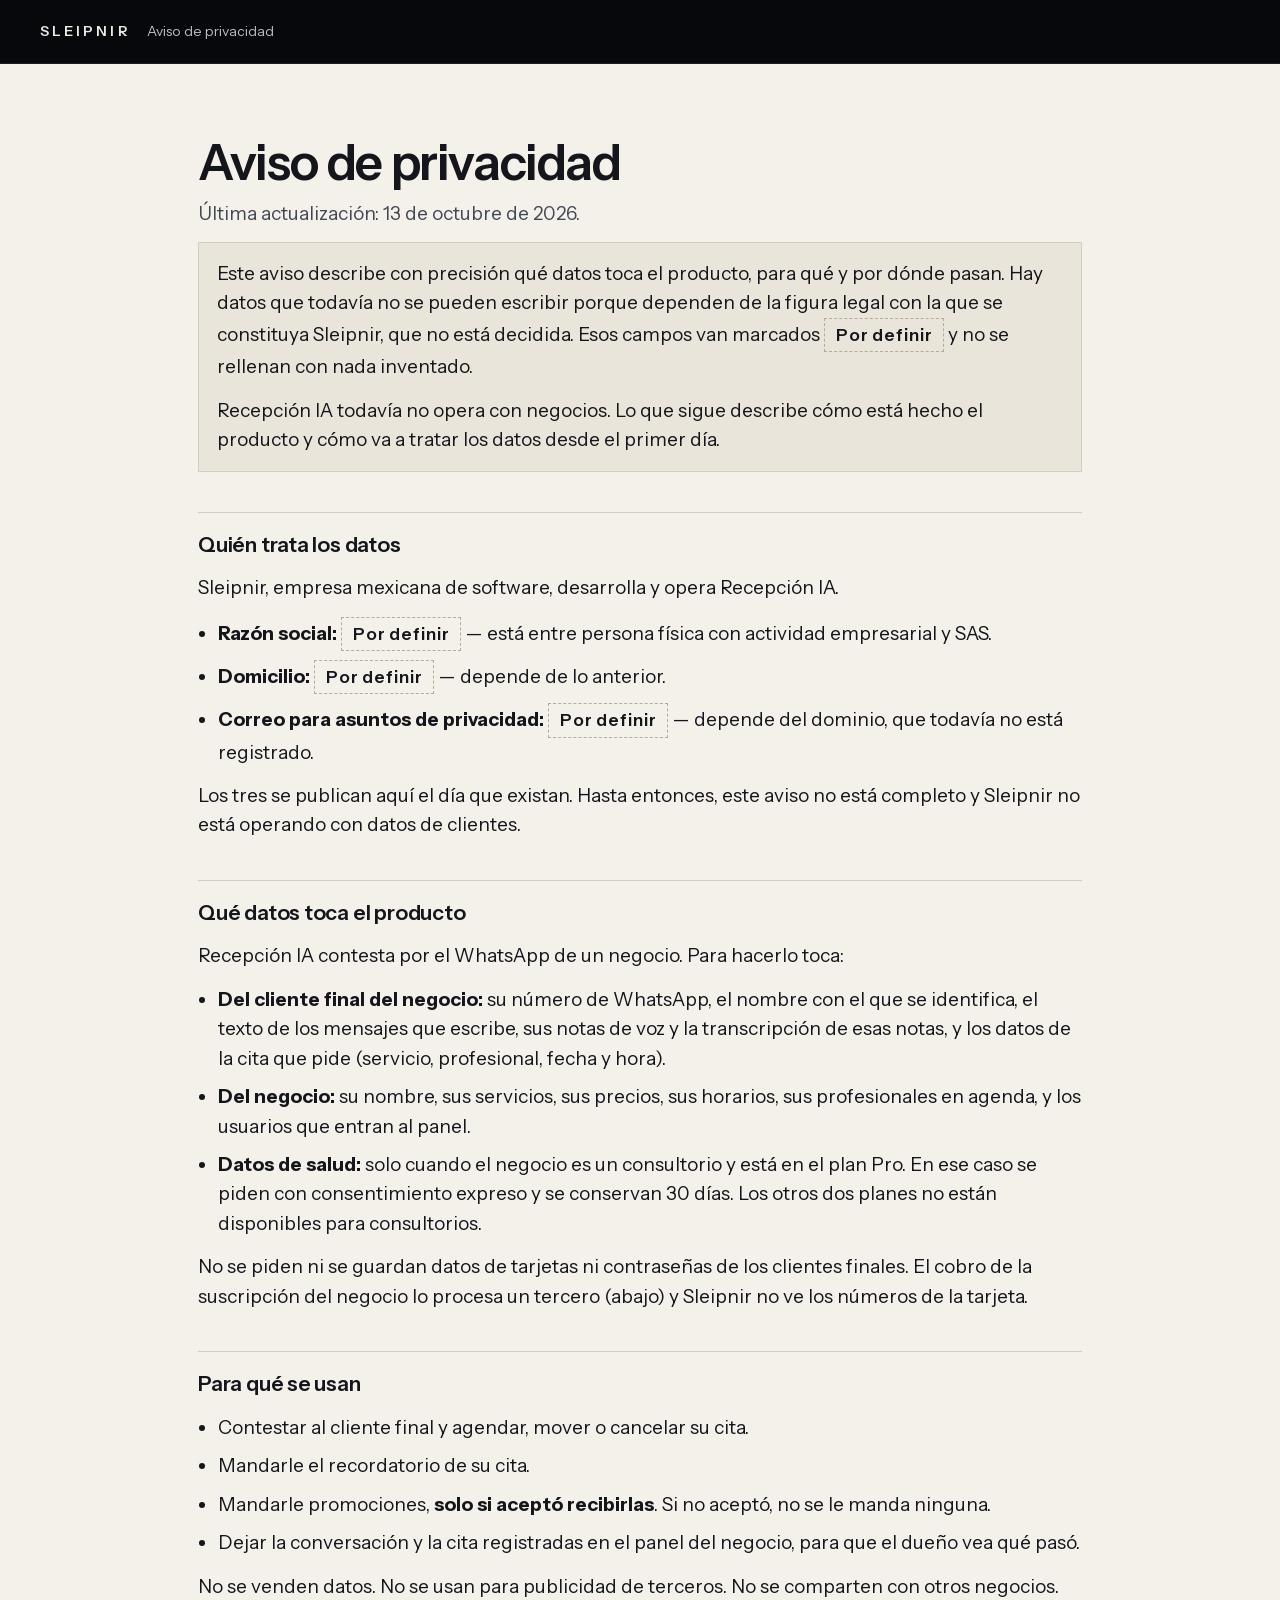
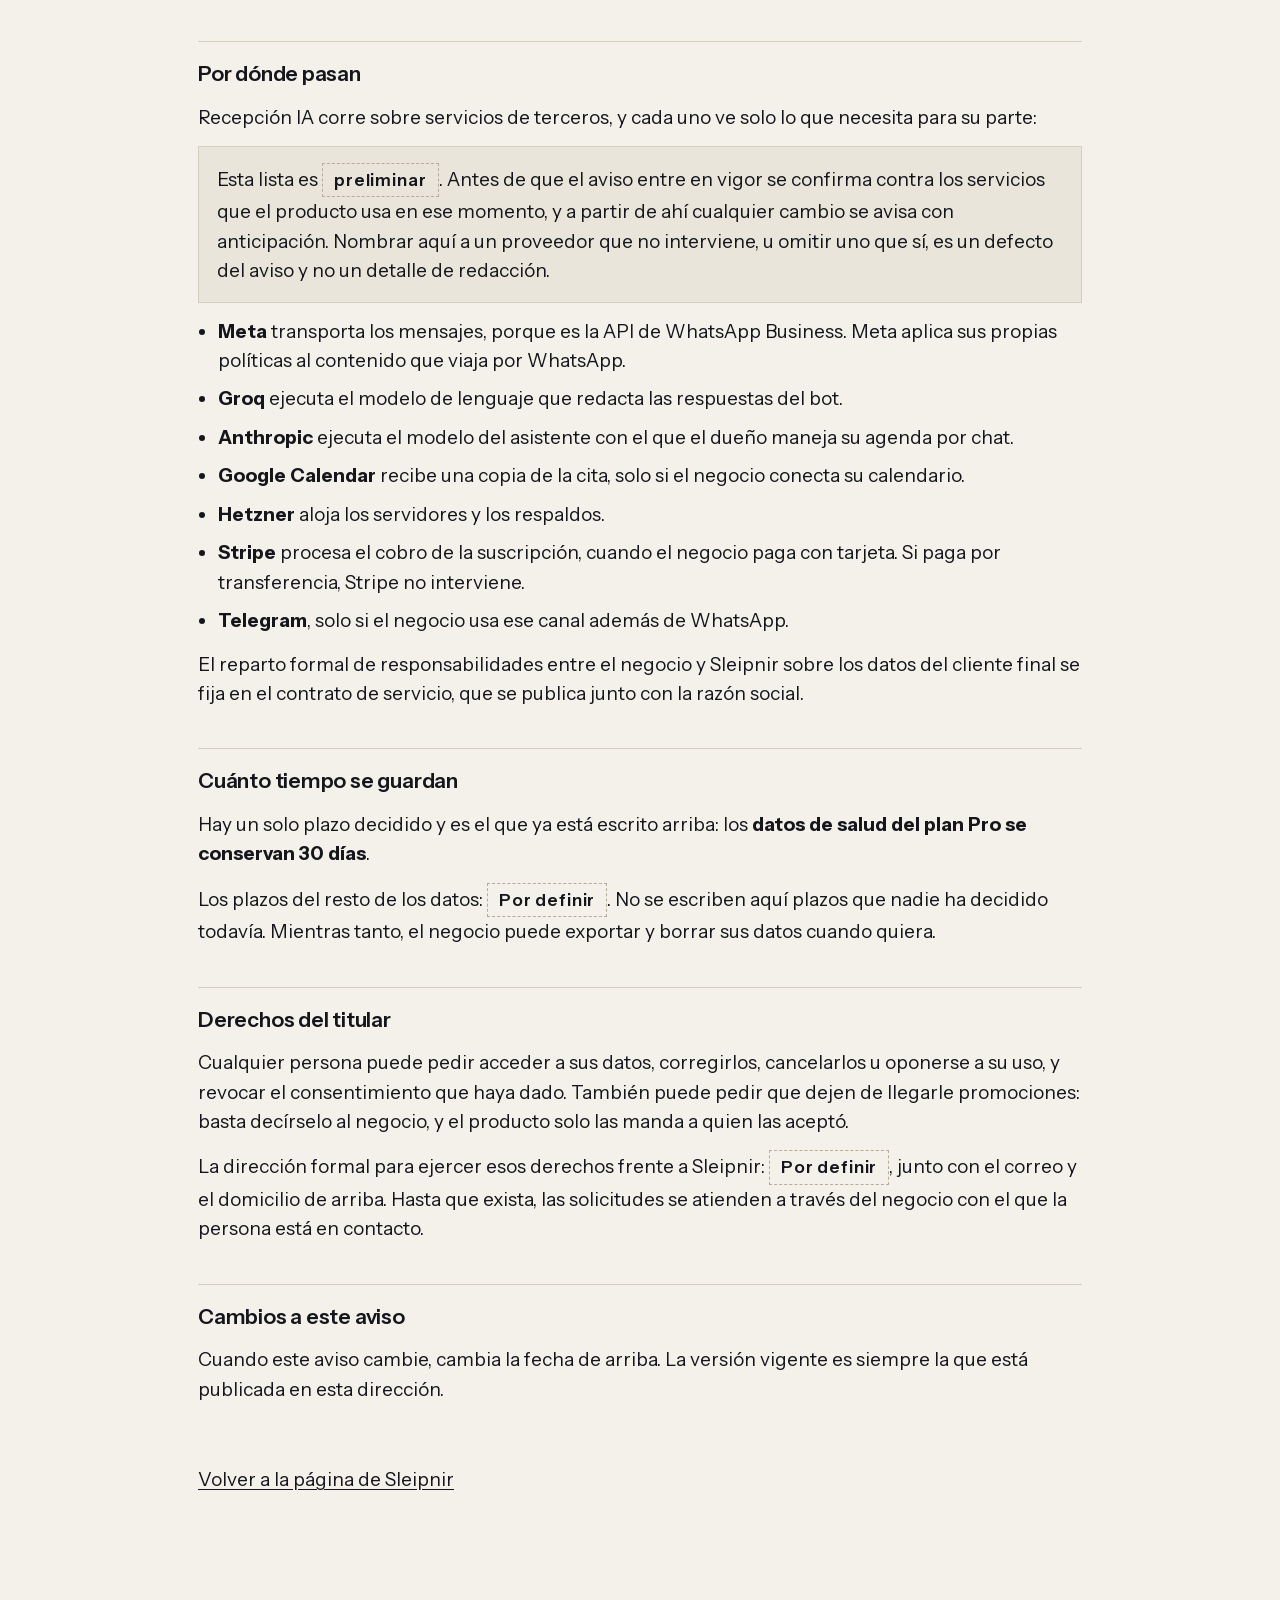
==== privacidad.html @ 28e5c00d "Resto de la pagina: que hace Sleipnir, producto, WhatsApp, planes y cierre Agrega las secciones que " ====
<!doctype html>
<html lang="es-MX">
<head>
<meta charset="utf-8">
<meta name="viewport" content="width=device-width, initial-scale=1">
<title>Aviso de privacidad · Sleipnir</title>
<meta name="description" content="Qué datos toca Recepción IA, para qué los usa y por dónde pasan.">
<meta name="color-scheme" content="dark">
<meta name="robots" content="noindex, nofollow">

<link rel="icon" href="data:image/svg+xml,<svg xmlns='http://www.w3.org/2000/svg' viewBox='0 0 32 32'><rect width='32' height='32' fill='%2307080C'/><circle cx='16' cy='16' r='5.5' fill='%23ECEAE4'/><circle cx='16' cy='16' r='11' fill='none' stroke='%23FFB357' stroke-width='1.5'/></svg>">
<link rel="preload" href="fuentes/instrument-sans.woff2" as="font" type="font/woff2" crossorigin>
<link rel="stylesheet" href="portada.css">
</head>
<body>

<header class="barra">
  <a class="barra__marca" href="index.html">Sleipnir</a>
  <p class="barra__giro">Aviso de privacidad</p>
</header>

<main class="hoja">
<div class="hoja__dentro">

  <h1>Aviso de privacidad</h1>
  <p class="hoja__fecha">Última actualización: 13 de octubre de 2026.</p>

  <div class="hoja__aviso">
    <p>Este aviso describe con precisión qué datos toca el producto, para qué y por dónde pasan. Hay datos que todavía no se pueden escribir porque dependen de la figura legal con la que se constituya Sleipnir, que no está decidida. Esos campos van marcados <span class="pendiente">Por definir</span> y no se rellenan con nada inventado.</p>
    <p>Recepción IA todavía no opera con negocios. Lo que sigue describe cómo está hecho el producto y cómo va a tratar los datos desde el primer día.</p>
  </div>

  <h2>Quién trata los datos</h2>
  <p>Sleipnir, empresa mexicana de software, desarrolla y opera Recepción IA.</p>
  <ul>
    <li><b>Razón social:</b> <span class="pendiente">Por definir</span> — está entre persona física con actividad empresarial y SAS.</li>
    <li><b>Domicilio:</b> <span class="pendiente">Por definir</span> — depende de lo anterior.</li>
    <li><b>Correo para asuntos de privacidad:</b> <span class="pendiente">Por definir</span> — depende del dominio, que todavía no está registrado.</li>
  </ul>
  <p>Los tres se publican aquí el día que existan. Hasta entonces, este aviso no está completo y Sleipnir no está operando con datos de clientes.</p>

  <h2>Qué datos toca el producto</h2>
  <p>Recepción IA contesta por el WhatsApp de un negocio. Para hacerlo toca:</p>
  <ul>
    <li><b>Del cliente final del negocio:</b> su número de WhatsApp, el nombre con el que se identifica, el texto de los mensajes que escribe, sus notas de voz y la transcripción de esas notas, y los datos de la cita que pide (servicio, profesional, fecha y hora).</li>
    <li><b>Del negocio:</b> su nombre, sus servicios, sus precios, sus horarios, sus profesionales en agenda, y los usuarios que entran al panel.</li>
    <li><b>Datos de salud:</b> solo cuando el negocio es un consultorio y está en el plan Pro. En ese caso se piden con consentimiento expreso y se conservan 30 días. Los otros dos planes no están disponibles para consultorios.</li>
  </ul>
  <p>No se piden ni se guardan datos de tarjetas ni contraseñas de los clientes finales. El cobro de la suscripción del negocio lo procesa un tercero (abajo) y Sleipnir no ve los números de la tarjeta.</p>

  <h2>Para qué se usan</h2>
  <ul>
    <li>Contestar al cliente final y agendar, mover o cancelar su cita.</li>
    <li>Mandarle el recordatorio de su cita.</li>
    <li>Mandarle promociones, <b>solo si aceptó recibirlas</b>. Si no aceptó, no se le manda ninguna.</li>
    <li>Dejar la conversación y la cita registradas en el panel del negocio, para que el dueño vea qué pasó.</li>
  </ul>
  <p>No se venden datos. No se usan para publicidad de terceros. No se comparten con otros negocios.</p>

  <h2>Por dónde pasan</h2>
  <p>Recepción IA corre sobre servicios de terceros, y cada uno ve solo lo que necesita para su parte:</p>
  <p class="hoja__aviso">Esta lista es <span class="pendiente">preliminar</span>. Antes de que el aviso
  entre en vigor se confirma contra los servicios que el producto usa en ese momento, y a partir de
  ahí cualquier cambio se avisa con anticipación. Nombrar aquí a un proveedor que no interviene, u
  omitir uno que sí, es un defecto del aviso y no un detalle de redacción.</p>
  <ul>
    <li><b>Meta</b> transporta los mensajes, porque es la API de WhatsApp Business. Meta aplica sus propias políticas al contenido que viaja por WhatsApp.</li>
    <li><b>Groq</b> ejecuta el modelo de lenguaje que redacta las respuestas del bot.</li>
    <li><b>Anthropic</b> ejecuta el modelo del asistente con el que el dueño maneja su agenda por chat.</li>
    <li><b>Google Calendar</b> recibe una copia de la cita, solo si el negocio conecta su calendario.</li>
    <li><b>Hetzner</b> aloja los servidores y los respaldos.</li>
    <li><b>Stripe</b> procesa el cobro de la suscripción, cuando el negocio paga con tarjeta. Si paga por transferencia, Stripe no interviene.</li>
    <li><b>Telegram</b>, solo si el negocio usa ese canal además de WhatsApp.</li>
  </ul>
  <p>El reparto formal de responsabilidades entre el negocio y Sleipnir sobre los datos del cliente final se fija en el contrato de servicio, que se publica junto con la razón social.</p>

  <h2>Cuánto tiempo se guardan</h2>
  <p>Hay un solo plazo decidido y es el que ya está escrito arriba: los <b>datos de salud del plan Pro se conservan 30 días</b>.</p>
  <p>Los plazos del resto de los datos: <span class="pendiente">Por definir</span>. No se escriben aquí plazos que nadie ha decidido todavía. Mientras tanto, el negocio puede exportar y borrar sus datos cuando quiera.</p>

  <h2>Derechos del titular</h2>
  <p>Cualquier persona puede pedir acceder a sus datos, corregirlos, cancelarlos u oponerse a su uso, y revocar el consentimiento que haya dado. También puede pedir que dejen de llegarle promociones: basta decírselo al negocio, y el producto solo las manda a quien las aceptó.</p>
  <p>La dirección formal para ejercer esos derechos frente a Sleipnir: <span class="pendiente">Por definir</span>, junto con el correo y el domicilio de arriba. Hasta que exista, las solicitudes se atienden a través del negocio con el que la persona está en contacto.</p>

  <h2>Cambios a este aviso</h2>
  <p>Cuando este aviso cambie, cambia la fecha de arriba. La versión vigente es siempre la que está publicada en esta dirección.</p>

  <a class="hoja__volver" href="index.html">Volver a la página de Sleipnir</a>
</div>
</main>

</body>
</html>
---- portada.css ----
@charset "UTF-8";
/* ---------------------------------------------------------------------------
   Sleipnir.
   Dos materiales: tinta (la sala de maquinas) y papel (el negocio). La red vive
   dentro de una lamina acotada, no detras de todo, para que ningun texto de
   lectura se apoye en un fondo que se mueve.
   --------------------------------------------------------------------------- */

:root{
  --tinta:        #07080C;
  --tinta-2:      #0D0F15;   /* paneles solidos */
  --tinta-3:      #191D25;   /* filete */
  --tinta-4:      #2B313D;   /* filete fuerte */
  --hueso:        #ECEAE4;   /* texto principal sobre tinta */
  --hueso-2:      #B7BCC7;   /* texto secundario sobre tinta */
  --papel:        #F4F1EA;
  --papel-tinta:  #14161C;
  --papel-tinta-2:#414754;
  --ambar:        #FFB357;   /* una sola cosa calida: la actividad */

  --rejilla: rgba(236,234,228,.05);
  --g: 18px;                 /* margen lateral */
  --barra: 56px;
  --nombre: clamp(2.1rem, 14.6vw, 8.5rem);
  --paso: .34s cubic-bezier(.2,.7,.2,1);
}

/* ---------- las dos tipografias, servidas desde aqui ----------
   Instrument Sans va como archivo variable: un solo archivo para los tres
   pesos que usa la pagina. Martian Mono solo escribe el nombre y el revoltijo,
   asi que lleva A-Z y 0-9 y nada mas. */
@font-face{
  font-family:"Instrument Sans";
  src: url("fuentes/instrument-sans.woff2") format("woff2");
  font-weight: 400 700;
  font-style: normal;
  font-display: swap;
}
@font-face{
  font-family:"Martian Mono";
  src: url("fuentes/martian-mono.woff2") format("woff2");
  font-weight: 700;
  font-style: normal;
  font-display: swap;
}

/* Respaldos con las metricas corregidas. Un respaldo que no ocupa lo mismo
   reacomoda el texto cuando llega la tipografia buena, y eso se ve como un
   brinco. Los numeros salen de comparar el ancho medio de los caracteres que
   esta pagina escribe, no de redondear a ojo: Segoe UI va 2.8% mas estrecha
   que Instrument Sans, y Consolas 27.3% mas que Martian Mono. Los altos se
   sobrescriben para que la caja de linea mida exactamente lo mismo. */
@font-face{
  font-family:"Sans respaldo";
  src: local("Segoe UI"), local("Roboto");
  size-adjust: 102.8%;
  ascent-override: 94.4%;
  descent-override: 24.3%;
  line-gap-override: 0%;
}
@font-face{
  font-family:"Sans respaldo 2";
  src: local("Helvetica Neue"), local("Arial"), local("Liberation Sans"), local("DejaVu Sans");
  size-adjust: 101.2%;
  ascent-override: 95.8%;
  descent-override: 24.7%;
  line-gap-override: 0%;
}
@font-face{
  font-family:"Mono respaldo";
  src: local("Consolas"), local("Cascadia Mono");
  size-adjust: 127.3%;
  ascent-override: 78.6%;
  descent-override: 15.7%;
  line-gap-override: 0%;
}
@font-face{
  font-family:"Mono respaldo 2";
  src: local("Menlo"), local("DejaVu Sans Mono"), local("Liberation Mono"), local("Courier New");
  size-adjust: 116.5%;
  ascent-override: 85.8%;
  descent-override: 17.2%;
  line-gap-override: 0%;
}

*{ box-sizing:border-box; }
html{ -webkit-text-size-adjust:100%; }

/* La barra esta fija arriba: un salto de ancla tiene que parar debajo de
   ella, no detras. */
#que-hace, #producto, #whatsapp, #planes, #quien, #contacto, #cierre{
  scroll-margin-top:calc(var(--barra) + 18px);
}

body{
  margin:0;
  background:var(--tinta);
  color:var(--hueso);
  font-family:"Instrument Sans", "Sans respaldo", "Sans respaldo 2", system-ui, sans-serif;
  font-size:18px;
  line-height:1.55;
  overflow-x:hidden;
}

::selection{ background:var(--ambar); color:#231300; }

a{ color:inherit; }

:where(a,button):focus-visible{
  outline:2px solid var(--ambar);
  outline-offset:3px;
  border-radius:3px;
}

/* ---------- barra ---------- */

.barra{
  position:fixed; inset:0 0 auto 0; z-index:40;
  height:var(--barra);
  display:flex; align-items:center; gap:16px;
  padding:0 var(--g);
  background:var(--tinta);
  border-bottom:1px solid var(--tinta-3);
}
.barra__marca{
  flex:0 0 auto;
  font-size:14px; font-weight:600; letter-spacing:.22em;
  text-transform:uppercase; text-decoration:none;
  white-space:nowrap;
}
.barra__giro{
  margin:0; flex:1 1 auto; min-width:0;
  font-size:14px; color:var(--hueso-2);
  white-space:nowrap; overflow:hidden; text-overflow:ellipsis;
  display:none;
}
/* Sitio reservado en la barra para cuando la pildora se acople ahi. Encoge
   antes que la marca, que es lo unico de la barra que no se puede recortar. */
.barra__muelle{ width:0; height:1px; flex:0 1 auto; }

/* ---------- portada ---------- */

.portada{
  position:relative;
  min-height:100vh; min-height:100svh;
  /* el pie de abajo es el aire que necesita el rotulo "baja": sin el, en una
     pantalla de portatil corta la ultima linea queda partida por el borde */
  padding:calc(var(--barra) + 18px) var(--g) 20px;
  display:grid;
  grid-template-rows:auto 1fr auto;
  /* el plano de medicion: esto es lo que queda cuando no hay canvas */
  background-image:
    linear-gradient(to right, var(--rejilla) 1px, transparent 1px),
    linear-gradient(to bottom, var(--rejilla) 1px, transparent 1px);
  background-size:72px 72px, 72px 72px;
  background-position:var(--g) var(--barra);
}
/* regla vertical con marcas, a la izquierda: lenguaje de plano tecnico */
.portada::before{
  content:""; position:absolute; z-index:1;
  left:calc(var(--g) * .5); top:var(--barra); bottom:0; width:5px;
  background:
    linear-gradient(to bottom, var(--tinta-3) 0 100%) left/1px 100% no-repeat,
    repeating-linear-gradient(to bottom, var(--tinta-4) 0 1px, transparent 1px 24px) left/5px 100% no-repeat;
  opacity:.9;
}

/* ---------- lamina (la red acotada) ---------- */

.lamina{
  position:relative;
  /* la altura sigue a la pantalla, pero con un minimo bajo: la portada entera
     tiene que caber en un portatil de 720 px de alto sin empujar nada fuera */
  height:clamp(228px, 30svh, 400px);
  margin-bottom:60px;
}
.lamina__red{
  position:absolute; inset:0; width:100%; height:100%;
  display:block;
  opacity:0;
  transition:opacity .7s linear;
  /* la red se disuelve antes de llegar al bloque de titulo */
  -webkit-mask-image:linear-gradient(to bottom, #000 0, #000 62%, transparent 100%);
          mask-image:linear-gradient(to bottom, #000 0, #000 62%, transparent 100%);
}
html[data-js] .lamina__red.viva{ opacity:1; }

.lamina__rotulo{
  position:absolute; z-index:3; left:0; top:0;
  /* ancho generoso en telefono: cuantas menos lineas ocupe el rotulo, mas
     sitio queda debajo para que las tres anclas no se amontonen */
  max-width:94%;
  margin:0; padding:8px 11px;
  background:var(--tinta-2);
  border:1px solid var(--tinta-3);
  font-size:13px; line-height:1.42; color:var(--hueso-2);
}
.lamina__rotulo b{
  display:block; color:var(--hueso);
  font-size:12px; font-weight:600; letter-spacing:.18em; text-transform:uppercase;
  margin-bottom:3px;
}

/* ---------- anclas numeradas ---------- */

.anclas{ margin:0; padding:0; list-style:none; }
.ancla{
  position:absolute; z-index:2;
  left:var(--x); top:var(--y);
  display:flex; align-items:center; gap:9px;
  transform:translate(-5px,-50%);
}
/* En telefono las tres anclas se reparten la lamina sin pisar el rotulo de
   arriba ni la ficha de abajo. El ancla 02 es la de etiqueta mas larga, asi
   que queda a la derecha del titulo de la ficha y por encima de el. */
.ancla:nth-child(1){ --x:8%;  --y:50%; }
.ancla:nth-child(2){ --x:38%; --y:66%; }
.ancla:nth-child(3){ --x:57%; --y:42%; }

.ancla__punto{
  width:10px; height:10px; flex:0 0 auto; border-radius:50%;
  background:var(--hueso);
  box-shadow:0 0 0 4px var(--tinta), 0 0 0 5px var(--tinta-4);
}
.ancla.late .ancla__punto{
  background:var(--ambar);
  box-shadow:0 0 0 4px var(--tinta), 0 0 0 5px var(--ambar);
}

.ancla__texto{
  padding:3px 8px;
  background:var(--tinta-2);
  border:1px solid var(--tinta-3);
  font-size:14px; line-height:1.3; color:var(--hueso);
  white-space:nowrap;
}
.ancla__texto b{
  font-weight:600; color:var(--hueso-2);
  letter-spacing:.1em; margin-right:5px;
}

/* ---------- ficha y pildora viva ---------- */

.ficha{
  position:absolute; z-index:5;
  left:0; right:0; bottom:-58px;
  display:flex; flex-direction:column; gap:7px;
  align-items:flex-start;
  padding-top:11px;
  border-top:1px solid var(--tinta-3);
}
.ficha__titulo{
  margin:0; padding:3px 8px;
  background:var(--tinta-2);
  font-size:12px; font-weight:600; letter-spacing:.2em; text-transform:uppercase;
  color:var(--hueso-2);
}
/* Los dos rotulos de la ficha caen sobre la cola de la red: van en chapa solida
   para que su contraste no dependa de donde quede un nodo. */
.ficha__pie{ margin:0; padding:3px 8px; background:var(--tinta-2); font-size:14px; color:var(--hueso-2); }

.ficha__hueco{ align-self:stretch; }
html[data-js] .ficha__hueco{ position:relative; height:46px; }
html[data-js] .pildora{ position:absolute; left:0; top:0; }

.pildora{ position:relative; display:flex; align-items:center; gap:10px; }

/* El vidrio. Con motor lo lleva la pildora entera; sin motor lo lleva cada
   estado por separado, porque una sola pildora con cuatro renglones deja de
   ser una pildora. Es una sola capa de desenfoque a la vez. */
html[data-js] .pildora{
  min-height:46px; padding:0 20px 0 16px;
  border-radius:999px;
  /* Base casi opaca: el texto de la pildora es lo unico que se apoya en la red,
     y asi su contraste no depende de lo que pase por detras. */
  background:rgba(13,15,21,.9);
  -webkit-backdrop-filter:blur(16px) saturate(165%);
          backdrop-filter:blur(16px) saturate(165%);
  /* filo especular: no hay refraccion SVG porque no respeta el border-radius */
  box-shadow:
    inset 0 1px 0 rgba(255,255,255,.2),
    inset 0 -1px 0 rgba(255,255,255,.06),
    inset 1px 0 0 rgba(255,255,255,.08),
    inset -1px 0 0 rgba(255,255,255,.08),
    0 20px 44px -16px rgba(0,0,0,.9);
}
html[data-js] .pildora.acoplada{
  box-shadow:
    inset 0 1px 0 rgba(255,255,255,.2),
    inset 0 -1px 0 rgba(255,255,255,.06),
    inset 1px 0 0 rgba(255,255,255,.08),
    inset -1px 0 0 rgba(255,255,255,.08);
}
html:not([data-js]) .pildora__punto{ display:none; }
html:not([data-js]) .pildora__estados li{
  display:flex; align-items:center; gap:10px;
  min-height:42px; padding:0 16px;
  border-radius:999px;
  background:var(--tinta-2);
  border:1px solid var(--tinta-3);
  box-shadow:inset 0 1px 0 rgba(255,255,255,.14);
}
html:not([data-js]) .pildora__estados li::before{
  content:""; width:7px; height:7px; flex:0 0 auto;
  border-radius:50%; background:var(--ambar);
}

.pildora__punto{
  width:7px; height:7px; flex:0 0 auto; border-radius:50%;
  background:var(--ambar);
}
.pildora__estados{
  margin:0; padding:0; list-style:none;
  display:flex; flex-wrap:wrap; gap:8px;
  font-size:16px; line-height:1.35;
}
.pildora__estados li{ white-space:nowrap; }

/* ---------- sin motor: el mapa se lee como leyenda, no como fantasma ----------
   Si no hay canvas, tres puntos sueltos en un hueco negro no dicen nada. En ese
   caso la lamina se cierra y lo mismo se lee en vertical: rotulo, leyenda
   numerada y la ficha con los cuatro estados.

   Esta lamina cerrada va apretada a proposito. Lo que primero tiene que verse
   en un telefono es el nombre, la frase y las dos acciones; si la leyenda y los
   cuatro estados se quedan con la pantalla entera, lo importante cae debajo del
   pliegue y la jerarquia sale al reves. Nada se quita ni se reordena: los cuatro
   estados siguen en el HTML y en el mismo orden, solo ocupan menos. */
html:not([data-js]) .lamina{ height:auto; margin-bottom:26px; }
html:not([data-js]) .lamina__rotulo{ position:static; max-width:52ch; }
/* el nombre del rotulo entra en la misma linea que su frase */
html:not([data-js]) .lamina__rotulo b{ display:inline; margin:0 7px 0 0; }
html:not([data-js]) .anclas{
  display:flex; flex-wrap:wrap; align-items:center;
  gap:8px 12px; margin-top:12px;
}
html:not([data-js]) .ancla{ position:static; transform:none; }
html:not([data-js]) .ficha{ position:static; margin-top:16px; }
/* los cuatro estados en reticula: dos y dos, en vez de cuatro renglones */
html:not([data-js]) .pildora__estados{ display:grid; grid-template-columns:1fr 1fr; gap:6px; }
html:not([data-js]) .pildora__estados li{
  min-height:40px; padding:7px 12px;
  white-space:normal; line-height:1.25;
}
html:not([data-js]) .bloque__pie{ margin-top:14px; padding-top:12px; gap:16px; }
html[data-js] .pildora__estados{
  position:relative; display:block; height:1.35em; min-width:1px;
  transition:width .44s cubic-bezier(.2,.8,.2,1);
}
html[data-js] .pildora__estados li{
  position:absolute; left:0; top:0;
  opacity:0; transform:translateY(7px);
  pointer-events:none;
  transition:opacity .26s linear, transform .3s cubic-bezier(.2,.8,.2,1);
}
html[data-js] .pildora__estados li.activo{
  opacity:1; transform:none; pointer-events:auto;
}
html[data-js] .pildora__estados li.sale{ transform:translateY(-7px); }

/* ---------- bloque de titulo ---------- */

.bloque{ position:relative; z-index:2; grid-row:2; align-self:end; }

.indice{
  margin:0 0 10px;
  font-size:12px; font-weight:600; letter-spacing:.2em; text-transform:uppercase;
  color:var(--hueso-2);
}
.indice span{ color:var(--hueso-2); margin:0 2px; font-weight:400; }

.nombre{ margin:0; }
.nombre__lectura{
  position:absolute; width:1px; height:1px; overflow:hidden;
  clip-path:inset(50%); white-space:nowrap;
}
.nombre__celdas{
  display:flex;
  font-family:"Martian Mono", "Mono respaldo", "Mono respaldo 2", ui-monospace, monospace;
  font-weight:700;
  font-size:var(--nombre);
  /* alto fijo: aunque el display llegue tarde, nada de abajo se mueve */
  height:var(--nombre);
  line-height:1;
  align-items:center;
  color:var(--hueso);
}
.celda{
  display:inline-block;
  width:1ch; flex:0 0 auto;
  text-align:center;
  font-variant-ligatures:none;
}

.bloque__pie{
  margin-top:18px; padding-top:16px;
  border-top:1px solid var(--tinta-3);
  display:grid; gap:20px;
}
.frase{ margin:0; max-width:46ch; font-size:18px; color:var(--hueso); }

.acciones{ display:flex; flex-direction:column; gap:10px; align-items:stretch; }
.boton{
  display:inline-flex; align-items:center; justify-content:center;
  min-height:48px; padding:0 22px;
  border:1px solid var(--tinta-4);
  background:var(--tinta-2);
  color:var(--hueso);
  font-size:17px; font-weight:500; text-decoration:none;
  transition:background var(--paso), border-color var(--paso), transform var(--paso);
}
.boton:hover{ border-color:var(--hueso-2); transform:translateY(-1px); }
.boton--fuerte{
  background:var(--hueso); color:var(--tinta); border-color:var(--hueso);
  font-weight:600;
}
.boton--fuerte:hover{ background:#fff; border-color:#fff; }

.baja{
  grid-row:3;
  margin:12px 0 0;
  font-size:12px; font-weight:600; letter-spacing:.24em; text-transform:uppercase;
  color:var(--hueso-2);
}

/* ---------- losa de papel ---------- */

.losa{
  position:relative; z-index:3;
  background:var(--papel);
  color:var(--papel-tinta);
  border-radius:var(--losa-r, 22px) var(--losa-r, 22px) 0 0;
  padding:48px var(--g) 56px;
}
.losa__dentro{ max-width:72ch; margin:0 auto; }
.indice--papel{ color:var(--papel-tinta-2); }
.indice--papel span{ color:var(--papel-tinta-2); }

.losa__titulo{
  margin:0 0 20px;
  font-size:clamp(1.55rem, 6.4vw, 3rem);
  line-height:1.08; font-weight:600; letter-spacing:-.02em;
}
.losa__texto{ margin:0 0 28px; max-width:56ch; color:var(--papel-tinta); }

.verbos{
  margin:0; padding:0; list-style:none;
  display:grid; gap:1px;
  background:#D4CEC0;
  border:1px solid #D4CEC0;
}
.verbos li{
  background:var(--papel);
  padding:14px 16px;
  font-size:17px; font-weight:500;
}

/* ---------- 540 y arriba ---------- */

@media (min-width:540px){
  :root{ --g:28px; }
  .lamina__rotulo{ max-width:min(29ch, 60%); }
  .ficha{ left:auto; right:0; max-width:min(380px, 64%); }
  .acciones{ flex-direction:row; align-items:center; }
  .boton{ flex:0 0 auto; }
  .verbos{ grid-template-columns:1fr 1fr; }
}

/* ---------- 900 y arriba ---------- */

@media (min-width:900px){
  :root{ --g:40px; --barra:64px; --nombre:clamp(5rem, 10.2vw, 8.5rem); }
  body{ font-size:19px; }
  .barra__giro{ display:block; }
  .lamina{ height:clamp(236px, 32svh, 420px); margin-bottom:58px; }
  /* mismo reparto que en telefono, con la lamina mas ancha: el 01 queda
     bastante por debajo del rotulo y el 02 a la izquierda de la ficha */
  .ancla:nth-child(1){ --x:9%; --y:52%; }
  .ancla:nth-child(2){ --x:27%; --y:80%; }
  .ancla:nth-child(3){ --x:49%; --y:22%; }
  .ficha{ max-width:400px; bottom:-56px; }
  .bloque__pie{
    grid-template-columns:minmax(0,1fr) auto;
    align-items:end; gap:40px;
  }
  .frase{ font-size:20px; }
  .losa{ padding:88px var(--g) 104px; border-radius:var(--losa-r, 30px) var(--losa-r, 30px) 0 0; }
  .losa__dentro{ max-width:none; }
  .losa__texto{ font-size:20px; }
  .verbos{ grid-template-columns:repeat(4,1fr); }
}

@media (min-width:1500px){
  .losa__dentro{ max-width:1320px; margin:0 auto; }
}

/* ===========================================================================
   EL RESTO DE LA PAGINA

   Dos materiales que se alternan: tinta y papel. Cada seccion es un pliego
   que sube sobre el anterior con las esquinas de arriba redondeadas, y la
   coreografia solo aplana ese radio conforme llega. No hay un efecto nuevo
   por seccion: la transicion ES el cambio de material.

   La marca data-coreo la pone el JS cuando el motor de scroll ya esta
   montado. Todo lo que esconde contenido cuelga de ella o de una clase que
   el JS anade despues de comprobar que cabe: si el motor nunca llega, no se
   pierde una sola linea.
   =========================================================================== */

.pliego{
  position:relative; z-index:3;
  padding:52px var(--g) 60px;
  border-radius:var(--pliego-r, 22px) var(--pliego-r, 22px) 0 0;
}
.pliego__dentro{ max-width:1320px; margin:0 auto; }
.pliego--papel{ background:var(--papel); color:var(--papel-tinta); }
/* Un pliego de tinta encima de papel tiene que morder el papel, porque si no
   sus esquinas redondeadas revelan tinta sobre tinta y el gesto no se ve. */
.pliego--tinta{
  background:var(--tinta); color:var(--hueso);
  margin-top:-28px; padding-top:76px;
}

/* El titular grande. Es Instrument Sans y no la monoespaciada porque el
   recorte del display no tiene acentos ni ene. */
.titular{
  margin:0 0 18px;
  font-size:clamp(2rem, 8.4vw, 4.6rem);
  line-height:1.03; font-weight:600; letter-spacing:-.028em;
}
.titular--medio{ font-size:clamp(1.65rem, 6vw, 3.1rem); line-height:1.08; max-width:30ch; }
/* Este si rompe la columna: el cuerpo de la seccion vive en una medida de
   lectura angosta y el titular se sale de ella a lo ancho del pliego. */
.titular--roto{
  font-size:clamp(2.2rem, 11.4vw, 7.6rem);
  line-height:.94; letter-spacing:-.04em;
  margin:0 0 34px;
}

/* ---------- 02 · el flujo: la red, quieta y rotulada ---------- */

.flujo{
  position:relative;
  margin-top:48px; padding:22px 0 0 34px;
  border-top:1px solid #D4CEC0;
}
.flujo__rotulo{
  margin:0 0 18px;
  font-size:12px; font-weight:600; letter-spacing:.2em; text-transform:uppercase;
  color:var(--papel-tinta-2);
}
.flujo__via{ position:absolute; left:7px; top:62px; bottom:84px; width:1px; }
.flujo__riel{
  position:absolute; inset:0;
  background:#C9C2B2;
  transform-origin:top center;
}
.flujo__movil{
  position:absolute; left:50%; top:0;
  width:9px; height:9px; margin:-4px 0 0 -4px;
  border-radius:50%; background:var(--ambar);
  box-shadow:0 0 0 3px var(--papel);
}
.flujo__pasos{ margin:0; padding:0; list-style:none; display:grid; gap:1px; background:#D4CEC0; }
.flujo__paso{ position:relative; background:var(--papel); padding:16px 0 18px 18px; }
.flujo__paso--nucleo{ background:#EAE5DA; }
.flujo__paso::before{
  content:""; position:absolute; left:-32px; top:24px;
  width:9px; height:9px; border-radius:50%;
  background:var(--papel); border:1px solid #B3AC9A;
}
.flujo__indice{
  margin:0 0 4px;
  font-size:12px; font-weight:600; letter-spacing:.2em;
  color:var(--papel-tinta-2);
}
.flujo__titulo{ margin:0 0 6px; font-size:19px; font-weight:600; letter-spacing:-.01em; }
.flujo__texto{ margin:0; max-width:62ch; }
.flujo__pie{ margin:20px 0 0; max-width:62ch; color:var(--papel-tinta); }

/* ---------- 03 · el producto, fijado ---------- */

.producto__dentro{ display:grid; grid-template-columns:minmax(0,1fr); gap:26px; }
.producto__cabeza{ max-width:44ch; }
.producto__pie{ margin:0; color:var(--hueso-2); max-width:46ch; }

/* las cuatro marcas de avance: las pone el JS y son decorativas */
.avance{ display:flex; gap:6px; margin-top:16px; }
.avance span{
  width:30px; height:3px; flex:0 0 auto;
  background:var(--tinta-4);
  transition:background var(--paso);
}
.avance span.viva{ background:var(--ambar); }

.charlas{ margin:0; padding:0; list-style:none; display:grid; gap:24px; }
.charla__verbo{
  margin:0 0 10px; padding:3px 9px;
  display:inline-block;
  background:var(--tinta-2);
  font-size:14px; font-weight:600; letter-spacing:.06em;
  color:var(--hueso);
}
.charla__verbo b{ color:var(--hueso-2); font-weight:600; letter-spacing:.12em; margin-right:6px; }

/* El panel es rectangular a proposito: es el unico sitio de la pagina donde
   un vidrio puede llevar filtro sin pelearse con el border-radius. Lleva
   desenfoque, saturacion y filo especular; la base queda casi opaca porque
   adentro hay texto de lectura y su contraste no puede depender del fondo. */
.panel{
  position:relative;
  padding:14px;
  background:rgba(13,15,21,.92);
  border:1px solid var(--tinta-3);
  box-shadow:
    inset 0 1px 0 rgba(255,255,255,.16),
    inset 0 -1px 0 rgba(255,255,255,.05),
    0 26px 60px -26px rgba(0,0,0,.92);
}
.hilo{ margin:0; padding:0; list-style:none; display:grid; grid-template-columns:minmax(0,1fr); gap:7px; }
.msg{
  position:relative;
  padding:8px 13px 9px;
  line-height:1.4;
  max-width:46ch;
}
.msg span{ display:inline; }
.msg i{
  font-style:normal; font-size:14px; color:var(--hueso-2);
  white-space:nowrap;
}
.msg::before{
  display:block;
  font-size:11px; font-weight:600; letter-spacing:.18em; text-transform:uppercase;
  color:var(--hueso-2);
  margin-bottom:4px;
}
.msg--ellos{ background:var(--tinta-2); border:1px solid var(--tinta-3); }
.msg--ellos::before{ content:"cliente"; }
.msg--bot{ background:var(--tinta-3); border:1px solid var(--tinta-3); justify-self:end; }
.msg--bot::before{ content:"Recepción IA"; }
.msg--dueno{ background:var(--tinta-2); border:1px solid var(--tinta-3); border-left:2px solid var(--ambar); }
.msg--dueno::before{ content:"el dueño"; }

.charla__dato{
  margin:12px 0 0; padding:9px 14px;
  display:flex; align-items:center; gap:10px;
  background:var(--tinta-2);
  border:1px solid var(--tinta-3);
  font-size:17px; color:var(--ambar);
  border-radius:999px;
  width:max-content; max-width:100%;
}
.charla__punto{ width:7px; height:7px; flex:0 0 auto; border-radius:50%; background:var(--ambar); }

/* Fijado. La clase la pone el JS, y solo despues de comprobar que un estado
   solo cabe entero en la pantalla. Si no cabe, la seccion se queda como
   lista de cuatro y no se fija nada. */
.producto.fijada{ padding-top:0; padding-bottom:0; }
.producto.fijada .producto__alto{ height:300svh; }
.producto.fijada .producto__fijo{
  position:sticky; top:0; height:100svh;
  display:flex; align-items:center;
  padding:calc(var(--barra) + 16px) 0 22px;
  overflow:hidden;
}
.producto.fijada .producto__dentro{ width:100%; }
/* una sola celda de rejilla: los cuatro estados se apilan ahi y la celda
   mide lo que el mas alto, asi que nada salta al cambiar */
.producto.fijada .charlas{ display:grid; grid-template-columns:minmax(0,1fr); grid-template-areas:"pila"; gap:0; }
.producto.fijada .charla{
  grid-area:pila;
  opacity:0; pointer-events:none;
  transition:opacity .36s linear;
}
.producto.fijada .charla.activa{ opacity:1; pointer-events:auto; }
/* el campo de lineas que el vidrio tiene detras: sin algo detras, un vidrio
   no es un vidrio */
.producto.fijada .producto__fijo::before{
  content:""; position:absolute; inset:0; z-index:0;
  background:repeating-linear-gradient(24deg, var(--rejilla) 0 1px, transparent 1px 34px);
  pointer-events:none;
}
.producto.fijada .producto__dentro{ position:relative; z-index:1; }

/* ---------- 04 · por qué por WhatsApp ---------- */

.razon__texto{ margin:0 0 26px; max-width:56ch; }
.razon__puntos{ margin:0; padding:0; list-style:none; display:grid; gap:1px; background:#D4CEC0; border:1px solid #D4CEC0; }
.razon__puntos li{ background:var(--papel); padding:18px; }
.razon__puntos h3{ margin:0 0 6px; font-size:19px; font-weight:600; letter-spacing:-.01em; }
.razon__puntos p{ margin:0; max-width:46ch; }

/* ---------- 05 · planes ---------- */

.planes__texto{ margin:0 0 20px; max-width:62ch; }
.planes__iva{
  margin:0 0 30px; padding:10px 14px;
  background:var(--tinta-2); border:1px solid var(--tinta-3);
  width:max-content; max-width:100%;
}
.planes__iva b{ font-weight:600; }

.planes__rejilla{ display:grid; gap:22px; }
.plan{
  position:relative;
  padding:22px 0 4px;
  border-top:1px solid var(--tinta-4);
}
/* El filete que separa las columnas es lo unico que se mueve aqui. Los
   precios estan quietos y legibles desde el primer cuadro. */
.plan__filete{
  position:absolute; left:0; right:0; top:0; height:1px;
  background:var(--ambar); transform-origin:left center;
}
.plan__indice{
  margin:0 0 8px;
  font-size:12px; font-weight:600; letter-spacing:.2em;
  color:var(--hueso-2);
}
.plan__nombre{
  margin:0 0 10px;
  font-size:14px; font-weight:600; letter-spacing:.22em; text-transform:uppercase;
}
/* "+ IVA" va del mismo tamano que la cifra, no en letra chica. */
.plan__precio{
  margin:0;
  font-size:clamp(2.1rem, 8vw, 2.9rem);
  line-height:1.05; letter-spacing:-.03em;
  font-variant-numeric:tabular-nums;
}
.plan__precio b{ font-weight:600; }
.plan__precio span{ font-weight:400; color:var(--hueso); white-space:nowrap; }
.plan__periodo{ margin:4px 0 16px; color:var(--hueso-2); }
.plan__para{ margin:0 0 18px; max-width:40ch; }
.plan__lista{ margin:0; padding:0; list-style:none; display:grid; gap:9px; }
.plan__lista li{ position:relative; padding-left:18px; max-width:42ch; }
.plan__lista li::before{
  content:""; position:absolute; left:0; top:.62em;
  width:7px; height:1px; background:var(--hueso-2);
}
.plan--medio .plan__nombre{ color:var(--ambar); }

.planes__notas{
  margin:40px 0 0; padding:22px 0 0; list-style:none;
  border-top:1px solid var(--tinta-3);
  display:grid; gap:12px;
}
.planes__notas li{ max-width:70ch; color:var(--hueso-2); }
.planes__notas b{ color:var(--hueso); font-weight:600; }

/* ---------- 06 · quién está detrás ---------- */

.quien__texto{ margin:0 0 30px; max-width:62ch; }
.datos{ margin:0; display:grid; gap:1px; background:#D4CEC0; border:1px solid #D4CEC0; }
.dato{ background:var(--papel); padding:16px 18px; }
.dato dt{
  margin:0 0 6px;
  font-size:12px; font-weight:600; letter-spacing:.2em; text-transform:uppercase;
  color:var(--papel-tinta-2);
}
.dato dd{ margin:0; max-width:52ch; }
/* El hueco que falta va compuesto: se ve que se dejo a proposito y se dice
   por que. Lo que no esta decidido no se inventa. */
.pendiente{
  display:inline-block; padding:3px 11px;
  border:1px dashed #B3AC9A;
  font-weight:600; letter-spacing:.05em;
}
.dato dd em{ display:block; margin-top:7px; font-style:normal; color:var(--papel-tinta-2); }

/* ---------- 08 · cierre ---------- */

.cierre{ position:relative; background:transparent; margin-top:-28px; }
/* El carril extra solo existe si el motor de scroll llego de verdad: si no,
   la seccion mide una pantalla y no deja un hueco negro debajo. */
html[data-coreo] .cierre{ height:180svh; }
.cierre__fijo{
  position:relative;
  min-height:100svh;
  display:grid; grid-template-columns:minmax(0,1fr); align-content:center;
  padding:calc(var(--barra) + 44px) var(--g) 60px;
  background:var(--tinta);
  border-radius:var(--pliego-r, 22px) var(--pliego-r, 22px) 0 0;
  overflow:hidden;
}
html[data-coreo] .cierre__fijo{ position:sticky; top:0; height:100svh; min-height:0; }
.cierre__red{
  position:absolute; inset:0; width:100%; height:100%;
  display:block; opacity:0;
  transition:opacity .9s linear;
}
html[data-js] .cierre__red.viva{ opacity:1; }
html:not([data-js]) .cierre__red{ display:none; }
/* El texto del cierre no se apoya en el canvas: va sobre chapa solida. */
.cierre__panel{
  position:relative; z-index:2;
  width:100%; max-width:600px;
  padding:24px 22px 26px;
  background:var(--tinta-2);
  border:1px solid var(--tinta-3);
  box-shadow:0 44px 100px -34px #000;
  display:grid; grid-template-columns:minmax(0,1fr); justify-items:start; gap:16px;
}
.cierre__titulo{
  margin:0;
  font-size:clamp(1.6rem, 6.6vw, 2.8rem);
  line-height:1.08; font-weight:600; letter-spacing:-.025em;
}
.chapa{
  margin:0; padding:9px 16px;
  display:flex; align-items:center; gap:10px;
  background:var(--tinta);
  border:1px solid var(--tinta-4);
  border-radius:999px;
  font-size:17px;
  width:max-content; max-width:100%;
}
.chapa__punto{ width:7px; height:7px; flex:0 0 auto; border-radius:50%; background:var(--ambar); }
.cierre__accion{ min-width:min(260px, 100%); }

/* ---------- la línea legal: una línea, no un pie con columnas ---------- */

.legal{
  position:relative; z-index:3;
  margin:0; padding:14px var(--g) 20px;
  background:var(--tinta);
  border-top:1px solid var(--tinta-3);
  display:flex; flex-wrap:wrap; align-items:center; gap:0 22px;
  font-size:17px; color:var(--hueso-2);
}
.legal a{
  min-height:44px; display:inline-flex; align-items:center;
  color:var(--hueso); text-decoration:underline; text-underline-offset:3px;
}

/* ---------- las dos páginas legales ---------- */

.hoja{
  background:var(--papel); color:var(--papel-tinta);
  min-height:100vh;
  padding:calc(var(--barra) + 40px) var(--g) 80px;
}
.hoja__dentro{ max-width:68ch; margin:0 auto; }
.hoja h1{
  margin:0 0 10px;
  font-size:clamp(1.8rem, 7.6vw, 3.1rem);
  line-height:1.06; font-weight:600; letter-spacing:-.028em;
}
.hoja__fecha{ margin:0 0 34px; color:var(--papel-tinta-2); }
.hoja h2{
  margin:40px 0 12px;
  font-size:21px; font-weight:600; letter-spacing:-.01em;
  padding-top:16px; border-top:1px solid #D4CEC0;
}
.hoja h3{ margin:24px 0 8px; font-size:19px; font-weight:600; }
.hoja p{ margin:0 0 14px; }
.hoja ul{ margin:0 0 14px; padding-left:20px; }
.hoja li{ margin-bottom:9px; }
.hoja a{ color:var(--papel-tinta); text-decoration:underline; text-underline-offset:3px; }
/* Lo que depende de la figura legal se marca aquí igual que en la ficha: a
   la vista, nunca rellenado con algo que nadie decidió. */
.hoja .pendiente{ font-size:17px; }
.hoja__aviso{
  margin:0 0 30px; padding:16px 18px;
  background:#EAE5DA; border:1px solid #D4CEC0;
}
.hoja__aviso p:last-child{ margin:0; }
.hoja__volver{
  display:inline-flex; align-items:center; min-height:44px;
  margin-top:40px; color:var(--papel-tinta);
  text-decoration:underline; text-underline-offset:3px;
}

/* ---------- 540 y arriba ---------- */

@media (min-width:540px){
  .razon__puntos{ grid-template-columns:1fr 1fr; }
  .datos{ grid-template-columns:1fr 1fr; }
  .dato--ancho{ grid-column:1 / -1; }
}

/* ---------- 900 y arriba ---------- */

@media (min-width:900px){
  .pliego{ padding:92px var(--g) 104px; border-radius:var(--pliego-r, 30px) var(--pliego-r, 30px) 0 0; }
  .pliego--tinta{ margin-top:-34px; padding-top:126px; }

  .flujo{ margin-top:66px; padding-left:40px; }
  .flujo__via{ left:9px; }
  .flujo__paso{ padding:20px 0 22px 24px; display:grid; grid-template-columns:120px minmax(0,1fr); gap:0 24px; }
  .flujo__indice{ margin:0; }
  .flujo__titulo{ grid-column:2; }
  .flujo__texto{ grid-column:2; }
  .flujo__paso::before{ left:-38px; top:28px; }

  .producto__dentro{ grid-template-columns:minmax(0,22rem) minmax(0,1fr); gap:0 56px; align-items:center; }
  .producto__cabeza{ max-width:none; }
  .charla__dato{ font-size:18px; }

  .razon__cuerpo{ max-width:78ch; margin-left:auto; }
  .razon__texto{ font-size:21px; max-width:50ch; }
  .razon__puntos{ grid-template-columns:repeat(3,1fr); }

  .planes__texto{ font-size:21px; }
  .planes__rejilla{ grid-template-columns:repeat(3,1fr); gap:0 36px; }
  .plan{ padding:26px 0 4px; }

  .datos{ grid-template-columns:1fr 1fr; }
  .dato{ padding:20px 22px; }

  .cierre{ margin-top:-34px; }
  .cierre__fijo{ border-radius:var(--pliego-r, 30px) var(--pliego-r, 30px) 0 0; }
  .cierre__panel{ padding:34px 34px 36px; }

  .legal{ padding:16px var(--g) 22px; }
  .hoja{ padding:calc(var(--barra) + 72px) var(--g) 110px; }
}

@media (min-width:1500px){
  .producto__dentro{ gap:0 90px; }
}

/* ---------- refraccion de verdad, solo donde existe ----------
   Medido: el filtro SVG dentro de backdrop-filter corre en Chromium, pero no
   recorta por border-radius. Por eso no se usa en la pildora; donde hay vidrio
   de verdad lo unico que sube es la transparencia de la base. */
@supports (backdrop-filter: blur(1px)) or (-webkit-backdrop-filter: blur(1px)){
  .pildora{ background:rgba(13,15,21,.86); }
  /* El panel del producto es el unico rectangulo con vidrio de la pagina, y
     lleva una sola capa de desenfoque. La base baja de .92 a .88 nada mas:
     adentro hay texto de lectura y su contraste no puede depender de un
     filtro que no se pudo probar en Safari ni en Firefox. */
  .panel{
    background:rgba(13,15,21,.88);
    -webkit-backdrop-filter:blur(14px) saturate(160%);
            backdrop-filter:blur(14px) saturate(160%);
  }
}

/* ---------- movimiento reducido ---------- */

@media (prefers-reduced-motion: reduce){
  *, *::before, *::after{
    animation:none !important;
    transition:none !important;
    scroll-behavior:auto !important;
  }
  .lamina__red,
  .cierre__red{ display:none; }
  .baja{ display:none; }
}
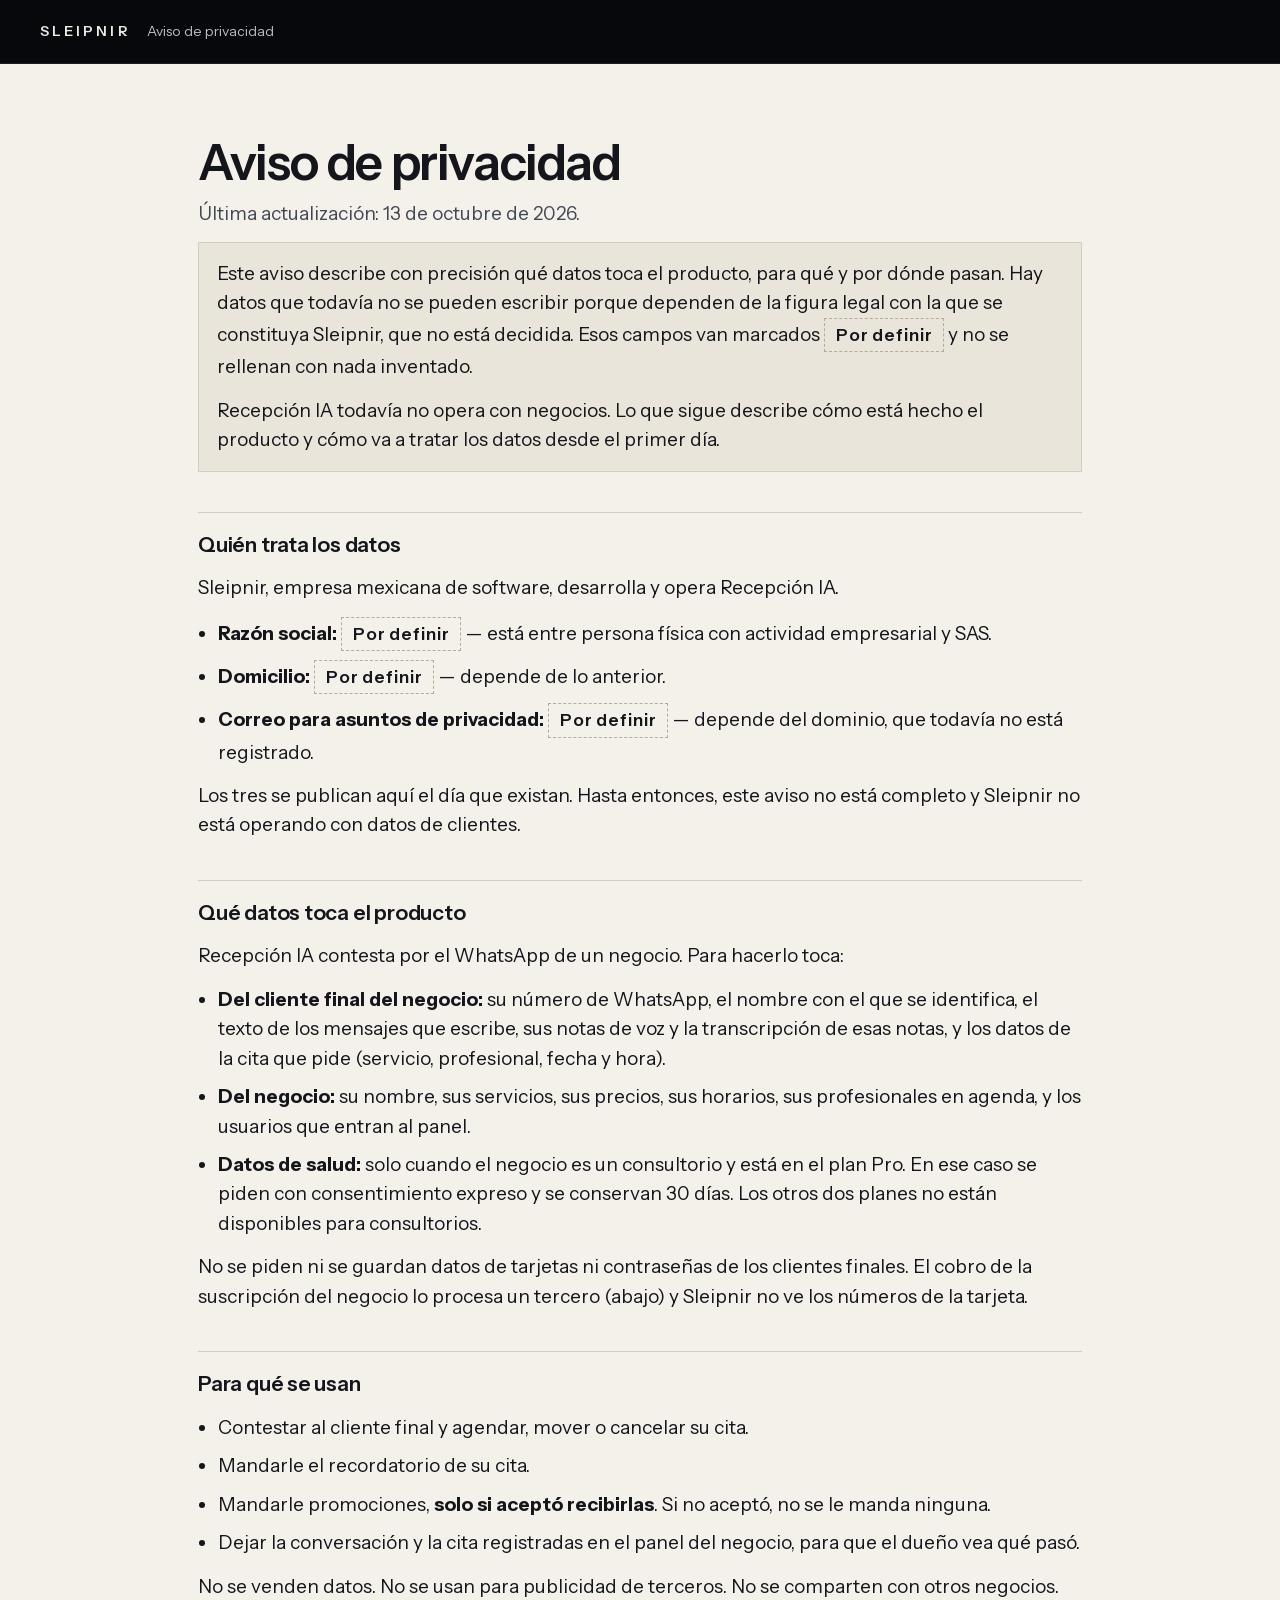
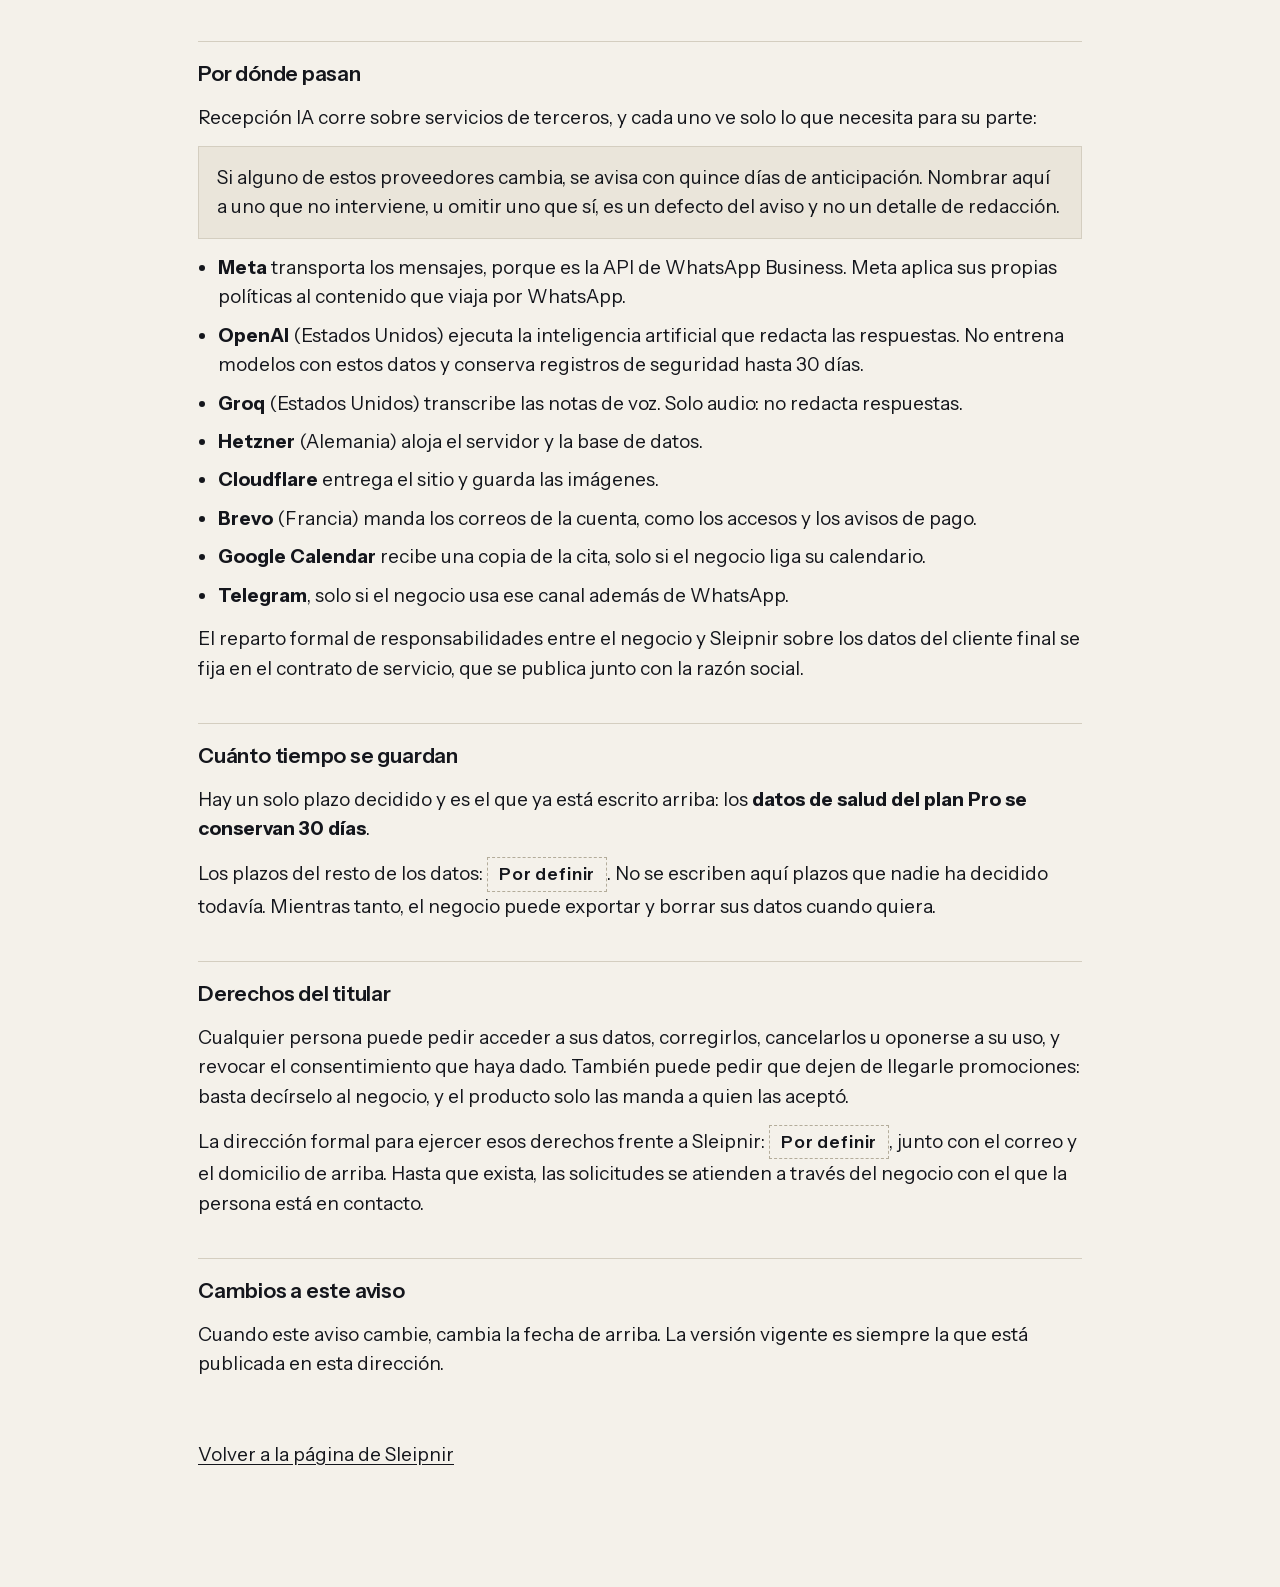
==== commit 0f177bae: "Corregir los proveedores del aviso de privacidad El aviso nombraba a Groq como el que redacta las re" ====
--- a/privacidad.html
+++ b/privacidad.html
@@ -59,17 +59,17 @@
 
   <h2>Por dónde pasan</h2>
   <p>Recepción IA corre sobre servicios de terceros, y cada uno ve solo lo que necesita para su parte:</p>
-  <p class="hoja__aviso">Esta lista es <span class="pendiente">preliminar</span>. Antes de que el aviso
-  entre en vigor se confirma contra los servicios que el producto usa en ese momento, y a partir de
-  ahí cualquier cambio se avisa con anticipación. Nombrar aquí a un proveedor que no interviene, u
-  omitir uno que sí, es un defecto del aviso y no un detalle de redacción.</p>
+  <p class="hoja__aviso">Si alguno de estos proveedores cambia, se avisa con quince días de
+  anticipación. Nombrar aquí a uno que no interviene, u omitir uno que sí, es un defecto del aviso y
+  no un detalle de redacción.</p>
   <ul>
     <li><b>Meta</b> transporta los mensajes, porque es la API de WhatsApp Business. Meta aplica sus propias políticas al contenido que viaja por WhatsApp.</li>
-    <li><b>Groq</b> ejecuta el modelo de lenguaje que redacta las respuestas del bot.</li>
-    <li><b>Anthropic</b> ejecuta el modelo del asistente con el que el dueño maneja su agenda por chat.</li>
-    <li><b>Google Calendar</b> recibe una copia de la cita, solo si el negocio conecta su calendario.</li>
-    <li><b>Hetzner</b> aloja los servidores y los respaldos.</li>
-    <li><b>Stripe</b> procesa el cobro de la suscripción, cuando el negocio paga con tarjeta. Si paga por transferencia, Stripe no interviene.</li>
+    <li><b>OpenAI</b> (Estados Unidos) ejecuta la inteligencia artificial que redacta las respuestas. No entrena modelos con estos datos y conserva registros de seguridad hasta 30 días.</li>
+    <li><b>Groq</b> (Estados Unidos) transcribe las notas de voz. Solo audio: no redacta respuestas.</li>
+    <li><b>Hetzner</b> (Alemania) aloja el servidor y la base de datos.</li>
+    <li><b>Cloudflare</b> entrega el sitio y guarda las imágenes.</li>
+    <li><b>Brevo</b> (Francia) manda los correos de la cuenta, como los accesos y los avisos de pago.</li>
+    <li><b>Google Calendar</b> recibe una copia de la cita, solo si el negocio liga su calendario.</li>
     <li><b>Telegram</b>, solo si el negocio usa ese canal además de WhatsApp.</li>
   </ul>
   <p>El reparto formal de responsabilidades entre el negocio y Sleipnir sobre los datos del cliente final se fija en el contrato de servicio, que se publica junto con la razón social.</p>
--- a/portada.css
+++ b/portada.css
@@ -195,6 +195,7 @@
   border:1px solid var(--tinta-3);
   font-size:13px; line-height:1.42; color:var(--hueso-2);
 }
+.lamina__rotulo{ box-shadow:0 0 0 1px var(--tinta-3); }
 .lamina__rotulo b{
   display:block; color:var(--hueso);
   font-size:12px; font-weight:600; letter-spacing:.18em; text-transform:uppercase;
@@ -234,6 +235,7 @@
   font-size:14px; line-height:1.3; color:var(--hueso);
   white-space:nowrap;
 }
+.ancla__texto{ box-shadow:0 0 0 1px var(--tinta-3); }
 .ancla__texto b{
   font-weight:600; color:var(--hueso-2);
   letter-spacing:.1em; margin-right:5px;
@@ -252,12 +254,17 @@
 .ficha__titulo{
   margin:0; padding:3px 8px;
   background:var(--tinta-2);
+  box-shadow:0 0 0 1px var(--tinta-2);
   font-size:12px; font-weight:600; letter-spacing:.2em; text-transform:uppercase;
   color:var(--hueso-2);
 }
 /* Los dos rotulos de la ficha caen sobre la cola de la red: van en chapa solida
    para que su contraste no dependa de donde quede un nodo. */
-.ficha__pie{ margin:0; padding:3px 8px; background:var(--tinta-2); font-size:14px; color:var(--hueso-2); }
+.ficha__pie{
+  margin:0; padding:3px 8px;
+  background:var(--tinta-2); box-shadow:0 0 0 1px var(--tinta-2);
+  font-size:14px; color:var(--hueso-2);
+}
 
 .ficha__hueco{ align-self:stretch; }
 html[data-js] .ficha__hueco{ position:relative; height:46px; }
@@ -345,18 +352,36 @@
 html:not([data-js]) .bloque__pie{ margin-top:14px; padding-top:12px; gap:16px; }
 html[data-js] .pildora__estados{
   position:relative; display:block; height:1.35em; min-width:1px;
-  transition:width .44s cubic-bezier(.2,.8,.2,1);
-}
+  transition:width .26s cubic-bezier(.2,.8,.2,1);
+  /* Los cuatro estados estan uno encima de otro y el mas largo mide 107 px mas
+     que el mas corto: con la pildora acoplada al borde derecho de la barra, ese
+     estado escondido asomaba 33 px fuera de la ventana a 1920 y 55 a 390. Se
+     recorta a lo ancho de la pildora. No se usa overflow porque el estado que
+     entra y el que sale se mueven siete pixeles en vertical y hay que dejarlos
+     pasar. */
+  clip-path:inset(-14px 0);
+}
+/* Los cuatro estados van uno encima de otro, asi que el que sale tiene que
+   haberse ido antes de que entre el siguiente: dos renglones distintos a media
+   opacidad y corridos siete pixeles no se leen, se emborronan. Por eso el que
+   entra espera, y no es un cruce. */
 html[data-js] .pildora__estados li{
   position:absolute; left:0; top:0;
   opacity:0; transform:translateY(7px);
   pointer-events:none;
-  transition:opacity .26s linear, transform .3s cubic-bezier(.2,.8,.2,1);
+  transition:opacity .15s linear, transform .22s cubic-bezier(.2,.8,.2,1);
 }
 html[data-js] .pildora__estados li.activo{
   opacity:1; transform:none; pointer-events:auto;
+  transition:opacity .2s linear .2s, transform .28s cubic-bezier(.2,.8,.2,1) .2s;
 }
 html[data-js] .pildora__estados li.sale{ transform:translateY(-7px); }
+/* Desde que la pildora se suelta de la lamina y hasta que se acopla, lo que
+   anda cerca del filo de la ventana es su borde derecho. Asi que los estados se
+   cuelgan de la derecha: uno mas largo que el puesto crece hacia dentro de la
+   barra y no hacia fuera. En reposo se cuelgan de la izquierda, que dentro de
+   la lamina es donde hay sitio. */
+html[data-js] .pildora.fija .pildora__estados li{ left:auto; right:0; }
 
 /* ---------- bloque de titulo ---------- */
 
@@ -773,14 +798,20 @@
 /* ---------- 08 · cierre ---------- */
 
 .cierre{ position:relative; background:transparent; margin-top:-28px; }
-/* El carril extra solo existe si el motor de scroll llego de verdad: si no,
-   la seccion mide una pantalla y no deja un hueco negro debajo. */
-html[data-coreo] .cierre{ height:180svh; }
+/* El carril largo se gana dos veces: hace falta que el motor de scroll llegara
+   y que la red del mapa arrancara de verdad. Si falta cualquiera de las dos, la
+   seccion mide una pantalla y no deja un carril vacio por el que no pasa nada.
+   Y cuando si pasa, son tres actos (disperso, agrupandose, formado y hablando)
+   y necesitan recorrido: con menos, el pais se arma de golpe y nadie lo ve
+   agruparse, que es lo unico que habia que ver. */
+html[data-coreo] .cierre{ height:100svh; }
+html[data-coreo] .cierre.cierre--vivo{ height:260svh; }
 .cierre__fijo{
   position:relative;
   min-height:100svh;
   display:grid; grid-template-columns:minmax(0,1fr); align-content:center;
-  padding:calc(var(--barra) + 44px) var(--g) 60px;
+  justify-items:center; gap:26px;
+  padding:calc(var(--barra) + 36px) var(--g) 56px;
   background:var(--tinta);
   border-radius:var(--pliego-r, 22px) var(--pliego-r, 22px) 0 0;
   overflow:hidden;
@@ -793,6 +824,20 @@
 }
 html[data-js] .cierre__red.viva{ opacity:1; }
 html:not([data-js]) .cierre__red{ display:none; }
+
+/* El mapa quieto. Existe siempre y es quien reserva el sitio: el canvas pinta
+   justo encima de esta caja, asi que la posicion del pais la decide el CSS y no
+   el JavaScript. Cuando la red arranca de verdad, este se vuelve invisible pero
+   sigue ocupando su hueco, para que el pais caiga donde ya estaba. */
+.cierre__mapa{
+  width:100%; max-width:560px;
+  /* El alto va dicho y no deducido del viewBox: una figura con proporcion
+     intrinseca dentro de una rejilla sale mal medida y acaba encimada con el
+     panel. Con el alto puesto, el pais se ajusta solo dentro de la caja. */
+  height:clamp(160px, 29svh, 300px);
+  display:block; align-self:center;
+}
+.cierre--vivo .cierre__mapa{ visibility:hidden; }
 /* El texto del cierre no se apoya en el canvas: va sobre chapa solida. */
 .cierre__panel{
   position:relative; z-index:2;
@@ -802,6 +847,12 @@
   border:1px solid var(--tinta-3);
   box-shadow:0 44px 100px -34px #000;
   display:grid; grid-template-columns:minmax(0,1fr); justify-items:start; gap:16px;
+  justify-self:start;
+}
+/* Lo que dice la figura, para quien no la ve. */
+.cierre__lectura{
+  position:absolute; width:1px; height:1px; overflow:hidden;
+  clip-path:inset(50%); white-space:nowrap;
 }
 .cierre__titulo{
   margin:0;
@@ -911,8 +962,16 @@
   .dato{ padding:20px 22px; }
 
   .cierre{ margin-top:-34px; }
-  .cierre__fijo{ border-radius:var(--pliego-r, 30px) var(--pliego-r, 30px) 0 0; }
-  .cierre__panel{ padding:34px 34px 36px; }
+  /* De 900 para arriba el pais se va a la derecha y el texto se queda a la
+     izquierda: asi ninguno le quita sitio al otro y el panel no tapa el mapa. */
+  .cierre__fijo{
+    border-radius:var(--pliego-r, 30px) var(--pliego-r, 30px) 0 0;
+    grid-template-columns:minmax(0,1fr) minmax(0,1.3fr);
+    align-content:center; align-items:center; gap:0 48px;
+    padding:calc(var(--barra) + 40px) var(--g) 64px;
+  }
+  .cierre__panel{ padding:34px 34px 36px; grid-column:1; grid-row:1; }
+  .cierre__mapa{ grid-column:2; grid-row:1; max-width:none; height:min(58svh, 470px); }
 
   .legal{ padding:16px var(--g) 22px; }
   .hoja{ padding:calc(var(--barra) + 72px) var(--g) 110px; }
@@ -920,6 +979,9 @@
 
 @media (min-width:1500px){
   .producto__dentro{ gap:0 90px; }
+  /* En pantallas muy anchas el pais deja de crecer: a partir de cierto tamano
+     ya no se lee mejor, solo se separa del texto. */
+  .cierre__mapa{ max-width:820px; justify-self:center; }
 }
 
 /* ---------- refraccion de verdad, solo donde existe ----------
